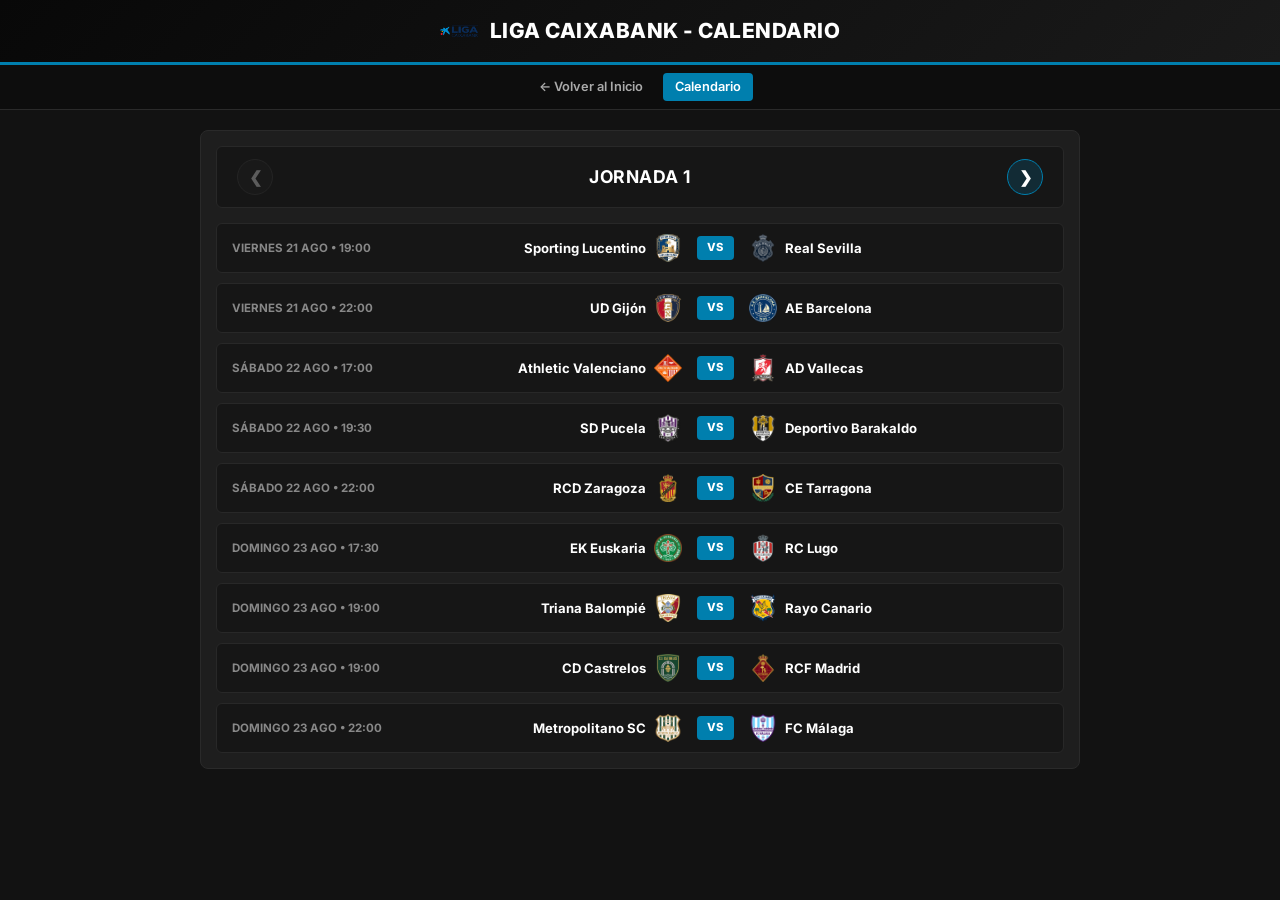
==== calendario.html @ 4807c41f "Add calendario.html for Liga Caixabank" ====
<!DOCTYPE html>
<html lang="es">
<head>
    <meta charset="UTF-8">
    <meta name="viewport" content="width=device-width, initial-scale=1.0">
    <title>Calendario Oficial - Liga Caixabank</title>
    <link href="https://fonts.googleapis.com/css2?family=Inter:wght@400;600;700;800&display=swap" rel="stylesheet">
    <style>
        :root {
            --cb-blue: #007FAE;
            --cb-dark: #121212;
            --cb-card: #1E1E1E;
            --cb-gray: #E5E8EB;
            --cb-white: #FFFFFF;
        }

        * {
            margin: 0;
            padding: 0;
            box-sizing: border-box;
            font-family: 'Inter', -apple-system, sans-serif;
        }

        img, svg {
            max-width: 100% !important;
            height: auto !important;
            display: inline-block;
            vertical-align: middle;
        }

        body {
            background-color: var(--cb-dark);
            color: var(--cb-gray);
            font-size: 13px;
            line-height: 1.4;
        }

        header {
            background: linear-gradient(135deg, #080808 0%, #1a1a1a 100%);
            border-bottom: 3px solid var(--cb-blue);
            padding: 12px 15px;
            text-align: center;
        }

        .header-container {
            display: flex;
            align-items: center;
            justify-content: center;
            gap: 12px;
            max-width: 1100px;
            margin: 0 auto;
        }

        .header-logo {
            max-height: 38px !important;
            width: auto !important;
            object-fit: contain;
        }

        header h1 {
            color: var(--cb-white);
            font-size: 1.3rem;
            font-weight: 800;
            text-transform: uppercase;
            letter-spacing: 0.5px;
        }

        nav {
            background-color: #0d0d0d;
            display: flex;
            justify-content: center;
            flex-wrap: wrap;
            gap: 8px;
            padding: 8px;
            position: sticky;
            top: 0;
            z-index: 100;
            border-bottom: 1px solid #2a2a2a;
        }

        nav a {
            color: #aaa;
            text-decoration: none;
            font-weight: 600;
            padding: 5px 12px;
            border-radius: 4px;
            font-size: 0.8rem;
            transition: all 0.2s;
        }

        nav a:hover, nav a.active {
            background-color: var(--cb-blue);
            color: var(--cb-white);
        }

        .container {
            max-width: 900px;
            margin: 20px auto;
            padding: 0 10px;
        }

        .card {
            background: var(--cb-card);
            border-radius: 8px;
            padding: 15px;
            margin-bottom: 15px;
            border: 1px solid #2a2a2a;
        }

        /* Cabecera con Flechas de Navegación */
        .jornada-header {
            display: flex;
            align-items: center;
            justify-content: space-between;
            background: #161616;
            padding: 12px 20px;
            border-radius: 6px;
            margin-bottom: 15px;
            border: 1px solid #282828;
        }

        .jornada-header h2 {
            color: var(--cb-white);
            font-size: 1.1rem;
            text-transform: uppercase;
            border-left: none;
            padding-left: 0;
            margin-bottom: 0;
            letter-spacing: 0.5px;
        }

        .nav-btn {
            background: rgba(0, 127, 174, 0.2);
            color: var(--cb-white);
            border: 1px solid var(--cb-blue);
            width: 36px;
            height: 36px;
            border-radius: 50%;
            cursor: pointer;
            font-size: 1rem;
            font-weight: bold;
            display: flex;
            align-items: center;
            justify-content: center;
            transition: all 0.2s;
        }

        .nav-btn:hover {
            background: var(--cb-blue);
        }

        .nav-btn:disabled {
            opacity: 0.3;
            cursor: not-allowed;
            background: #222;
            border-color: #444;
        }

        /* Vistas de las Jornadas */
        .jornada-view {
            display: none;
            flex-direction: column;
            gap: 10px;
        }

        .jornada-view.active {
            display: flex;
        }

        /* Filas de Partido */
        .match-row {
            background: #161616;
            border: 1px solid #282828;
            border-radius: 6px;
            padding: 10px 15px;
            display: flex;
            align-items: center;
            justify-content: space-between;
        }

        .match-date {
            font-size: 0.72rem;
            color: #888;
            text-transform: uppercase;
            font-weight: 700;
            width: 150px;
            flex-shrink: 0;
        }

        .match-versus {
            display: flex;
            align-items: center;
            justify-content: center;
            gap: 15px;
            flex-grow: 1;
        }

        .team-box {
            display: flex;
            align-items: center;
            gap: 8px;
            width: 40%;
        }

        .team-box.home { justify-content: flex-end; text-align: right; }
        .team-box.away { justify-content: flex-start; text-align: left; }

        .team-box span {
            font-size: 0.82rem;
            font-weight: 700;
            color: var(--cb-white);
        }

        .team-crest-wrapper {
            width: 28px !important;
            height: 28px !important;
            display: flex;
            align-items: center;
            justify-content: center;
            flex-shrink: 0;
        }

        .team-crest-wrapper img, .team-crest-wrapper svg {
            max-width: 28px !important;
            max-height: 28px !important;
            object-fit: contain;
        }

        .vs-badge {
            background: var(--cb-blue);
            color: var(--cb-white);
            font-size: 0.7rem;
            font-weight: 800;
            padding: 4px 10px;
            border-radius: 4px;
            letter-spacing: 0.5px;
        }

        @media (max-width: 650px) {
            .match-row {
                flex-direction: column;
                gap: 8px;
                text-align: center;
            }
            .match-date { width: auto; }
            .team-box { width: 45%; }
        }
    </style>
</head>
<body>

    <header>
        <div class="header-container">
            <img src="img/logo-liga.png" alt="Liga Caixabank Logo" class="header-logo" onerror="createSvgFallback(this, 'LC', '#007FAE', '#FFFFFF')">
            <h1>Liga Caixabank - Calendario</h1>
        </div>
    </header>

    <nav>
        <a href="index.html">← Volver al Inicio</a>
        <a href="calendario.html" class="active">Calendario</a>
    </nav>

    <div class="container">
        <div class="card">
            
            <!-- Selector superior con Flechas -->
            <div class="jornada-header">
                <button class="nav-btn" id="btnPrev" onclick="cambiarJornada(-1)" disabled>❮</button>
                <h2 id="jornadaTitle">Jornada 1</h2>
                <button class="nav-btn" id="btnNext" onclick="cambiarJornada(1)">❯</button>
            </div>

            <!-- JORNADA 1 -->
            <div class="jornada-view active" id="jornada-1">
                
                <div class="match-row">
                    <span class="match-date">Viernes 21 Ago • 19:00</span>
                    <div class="match-versus">
                        <div class="team-box home">
                            <span>Sporting Lucentino</span>
                            <div class="team-crest-wrapper"><img src="img/lucentino.png" alt="" onerror="createSvgFallback(this, 'SL', '#0055A5', '#E5A93C')"></div>
                        </div>
                        <span class="vs-badge">VS</span>
                        <div class="team-box away">
                            <div class="team-crest-wrapper"><img src="img/realsevilla.png" alt="" onerror="createSvgFallback(this, 'SEV', '#0A192F', '#C0C0C0')"></div>
                            <span>Real Sevilla</span>
                        </div>
                    </div>
                </div>

                <div class="match-row">
                    <span class="match-date">Viernes 21 Ago • 22:00</span>
                    <div class="match-versus">
                        <div class="team-box home">
                            <span>UD Gijón</span>
                            <div class="team-crest-wrapper"><img src="img/gijon.png" alt="" onerror="createSvgFallback(this, 'UDG', '#C8102E', '#FFFFFF')"></div>
                        </div>
                        <span class="vs-badge">VS</span>
                        <div class="team-box away">
                            <div class="team-crest-wrapper"><img src="img/aebarcelona.png" alt="" onerror="createSvgFallback(this, 'AEB', '#003366', '#C0C0C0')"></div>
                            <span>AE Barcelona</span>
                        </div>
                    </div>
                </div>

                <div class="match-row">
                    <span class="match-date">Sábado 22 Ago • 17:00</span>
                    <div class="match-versus">
                        <div class="team-box home">
                            <span>Athletic Valenciano</span>
                            <div class="team-crest-wrapper"><img src="img/athleticvalenciano.png" alt="" onerror="createSvgFallback(this, 'ATV', '#DA291C', '#FFFFFF')"></div>
                        </div>
                        <span class="vs-badge">VS</span>
                        <div class="team-box away">
                            <div class="team-crest-wrapper"><img src="img/advallecas.png" alt="" onerror="createSvgFallback(this, 'ADV', '#EE2E3B', '#FFFFFF')"></div>
                            <span>AD Vallecas</span>
                        </div>
                    </div>
                </div>

                <div class="match-row">
                    <span class="match-date">Sábado 22 Ago • 19:30</span>
                    <div class="match-versus">
                        <div class="team-box home">
                            <span>SD Pucela</span>
                            <div class="team-crest-wrapper"><img src="img/sdpucela.png" alt="" onerror="createSvgFallback(this, 'PUC', '#5B2C6F', '#FFFFFF')"></div>
                        </div>
                        <span class="vs-badge">VS</span>
                        <div class="team-box away">
                            <div class="team-crest-wrapper"><img src="img/deportivobarakaldo.png" alt="" onerror="createSvgFallback(this, 'BAR', '#C99400', '#FFFFFF')"></div>
                            <span>Deportivo Barakaldo</span>
                        </div>
                    </div>
                </div>

                <div class="match-row">
                    <span class="match-date">Sábado 22 Ago • 22:00</span>
                    <div class="match-versus">
                        <div class="team-box home">
                            <span>RCD Zaragoza</span>
                            <div class="team-crest-wrapper"><img src="img/zaragoza.png" alt="" onerror="createSvgFallback(this, 'RZ', '#A71930', '#D4AF37')"></div>
                        </div>
                        <span class="vs-badge">VS</span>
                        <div class="team-box away">
                            <div class="team-crest-wrapper"><img src="img/cetarragona.png" alt="" onerror="createSvgFallback(this, 'CET', '#8B0000', '#FFFFFF')"></div>
                            <span>CE Tarragona</span>
                        </div>
                    </div>
                </div>

                <div class="match-row">
                    <span class="match-date">Domingo 23 Ago • 17:30</span>
                    <div class="match-versus">
                        <div class="team-box home">
                            <span>EK Euskaria</span>
                            <div class="team-crest-wrapper"><img src="img/euskaria.png" alt="" onerror="createSvgFallback(this, 'EUS', '#009B48', '#FFFFFF')"></div>
                        </div>
                        <span class="vs-badge">VS</span>
                        <div class="team-box away">
                            <div class="team-crest-wrapper"><img src="img/rclugo.png" alt="" onerror="createSvgFallback(this, 'LUG', '#D32F2F', '#FFFFFF')"></div>
                            <span>RC Lugo</span>
                        </div>
                    </div>
                </div>

                <div class="match-row">
                    <span class="match-date">Domingo 23 Ago • 19:00</span>
                    <div class="match-versus">
                        <div class="team-box home">
                            <span>Triana Balompié</span>
                            <div class="team-crest-wrapper"><img src="img/triana.png" alt="" onerror="createSvgFallback(this, 'TB', '#9E1B32', '#F8F9FA')"></div>
                        </div>
                        <span class="vs-badge">VS</span>
                        <div class="team-box away">
                            <div class="team-crest-wrapper"><img src="img/rayocanario.png" alt="" onerror="createSvgFallback(this, 'RAY', '#FFC800', '#002855')"></div>
                            <span>Rayo Canario</span>
                        </div>
                    </div>
                </div>

                <div class="match-row">
                    <span class="match-date">Domingo 23 Ago • 19:00</span>
                    <div class="match-versus">
                        <div class="team-box home">
                            <span>CD Castrelos</span>
                            <div class="team-crest-wrapper"><img src="img/castrelos.png" alt="" onerror="createSvgFallback(this, 'CDC', '#1E3F20', '#E2E5E8')"></div>
                        </div>
                        <span class="vs-badge">VS</span>
                        <div class="team-box away">
                            <div class="team-crest-wrapper"><img src="img/rcfmadrid.png" alt="" onerror="createSvgFallback(this, 'RCF', '#800020', '#FFFFFF')"></div>
                            <span>RCF Madrid</span>
                        </div>
                    </div>
                </div>

                <div class="match-row">
                    <span class="match-date">Domingo 23 Ago • 22:00</span>
                    <div class="match-versus">
                        <div class="team-box home">
                            <span>Metropolitano SC</span>
                            <div class="team-crest-wrapper"><img src="img/metropolitanosc.png" alt="" onerror="createSvgFallback(this, 'MET', '#1B4D3E', '#C5A059')"></div>
                        </div>
                        <span class="vs-badge">VS</span>
                        <div class="team-box away">
                            <div class="team-crest-wrapper"><img src="img/fcmalaga.png" alt="" onerror="createSvgFallback(this, 'MAL', '#551A8B', '#FFFFFF')"></div>
                            <span>FC Málaga</span>
                        </div>
                    </div>
                </div>

            </div>

            <!-- JORNADA 2 (Vista previa) -->
            <div class="jornada-view" id="jornada-2">
                <div class="match-row">
                    <span class="match-date">Viernes 28 Ago • 20:00</span>
                    <div class="match-versus">
                        <div class="team-box home">
                            <span>AE Barcelona</span>
                            <div class="team-crest-wrapper"><img src="img/aebarcelona.png" alt="" onerror="createSvgFallback(this, 'AEB', '#003366', '#C0C0C0')"></div>
                        </div>
                        <span class="vs-badge">VS</span>
                        <div class="team-box away">
                            <div class="team-crest-wrapper"><img src="img/castrelos.png" alt="" onerror="createSvgFallback(this, 'CDC', '#1E3F20', '#E2E5E8')"></div>
                            <span>CD Castrelos</span>
                        </div>
                    </div>
                </div>
                <div style="text-align:center; padding: 20px; color:#888;">
                    <em>Próximamente el resto de horarios de la Jornada 2...</em>
                </div>
            </div>

        </div>
    </div>

    <script>
        let currentJornada = 1;
        const totalJornadas = 2; // Incrementar según añadas más jornadas

        function cambiarJornada(direction) {
            // Ocultar la jornada actual
            document.getElementById(`jornada-${currentJornada}`).classList.remove('active');

            // Actualizar número de jornada
            currentJornada += direction;

            // Mostrar la nueva jornada
            document.getElementById(`jornada-${currentJornada}`).classList.add('active');

            // Actualizar título
            document.getElementById('jornadaTitle').innerText = `Jornada ${currentJornada}`;

            // Control de botones
            document.getElementById('btnPrev').disabled = (currentJornada === 1);
            document.getElementById('btnNext').disabled = (currentJornada === totalJornadas);
        }

        function createSvgFallback(imgElement, initials, bgColor, strokeColor) {
            const svg = `
                <svg xmlns="http://www.w3.org/2000/svg" viewBox="0 0 100 100" width="100%" height="100%">
                    <path d="M50 5 L85 20 V50 C85 72 50 95 50 95 C50 95 15 72 15 50 V20 Z" fill="${bgColor}" stroke="${strokeColor}" stroke-width="6"/>
                    <text x="50" y="58" font-family="'Inter', sans-serif" font-size="30" font-weight="800" fill="${strokeColor}" text-anchor="middle" dominant-baseline="middle">${initials}</text>
                </svg>
            `;
            const wrapper = imgElement.parentElement;
            wrapper.innerHTML = svg;
        }
    </script>
</body>
</html>
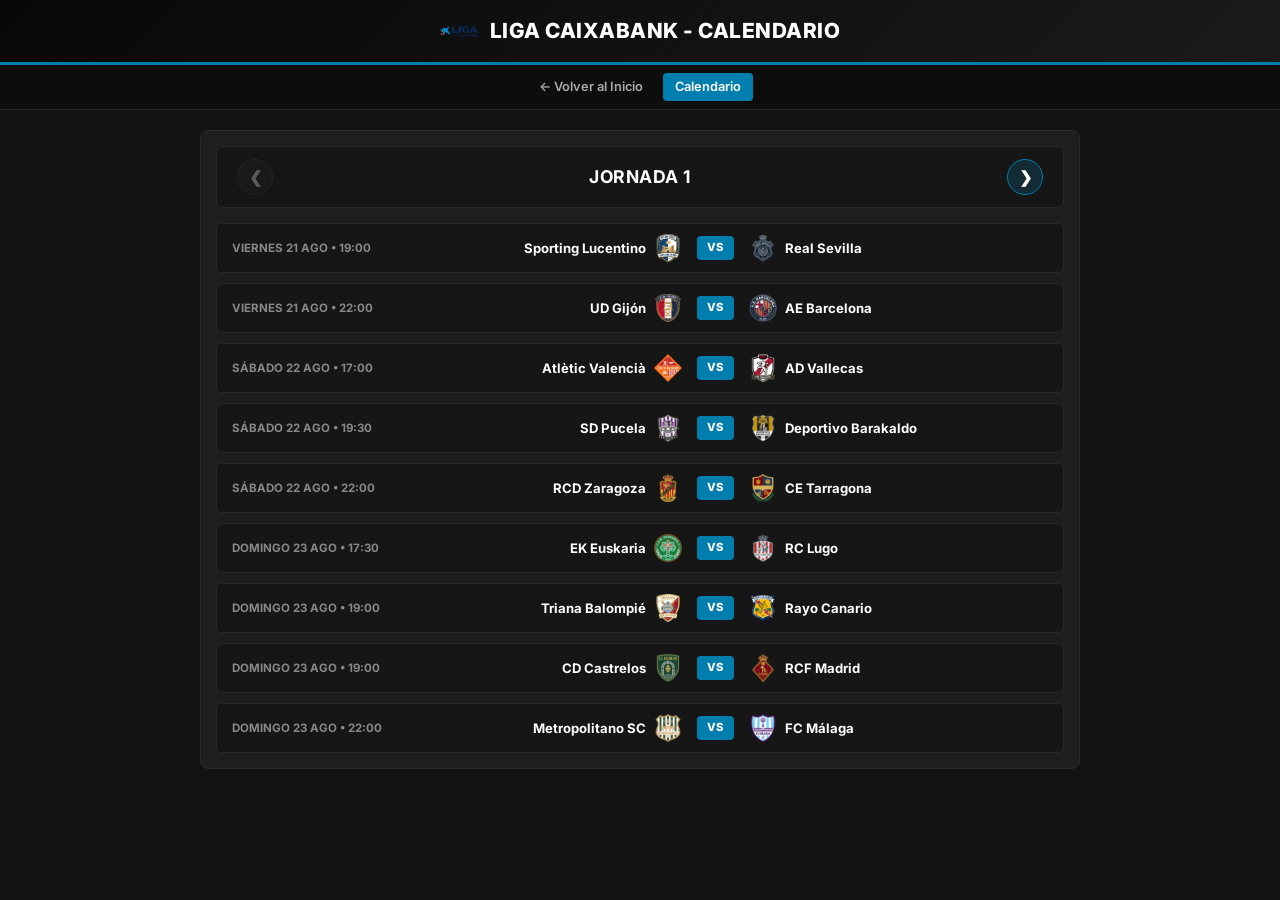
==== commit 40efe731: "Rename 'Athletic Valenciano' to 'Atlètic Valencià'" ====
--- a/calendario.html
+++ b/calendario.html
@@ -308,7 +308,7 @@
                     <span class="match-date">Sábado 22 Ago • 17:00</span>
                     <div class="match-versus">
                         <div class="team-box home">
-                            <span>Athletic Valenciano</span>
+                            <span>Atlètic Valencià</span>
                             <div class="team-crest-wrapper"><img src="img/athleticvalenciano.png" alt="" onerror="createSvgFallback(this, 'ATV', '#DA291C', '#FFFFFF')"></div>
                         </div>
                         <span class="vs-badge">VS</span>
